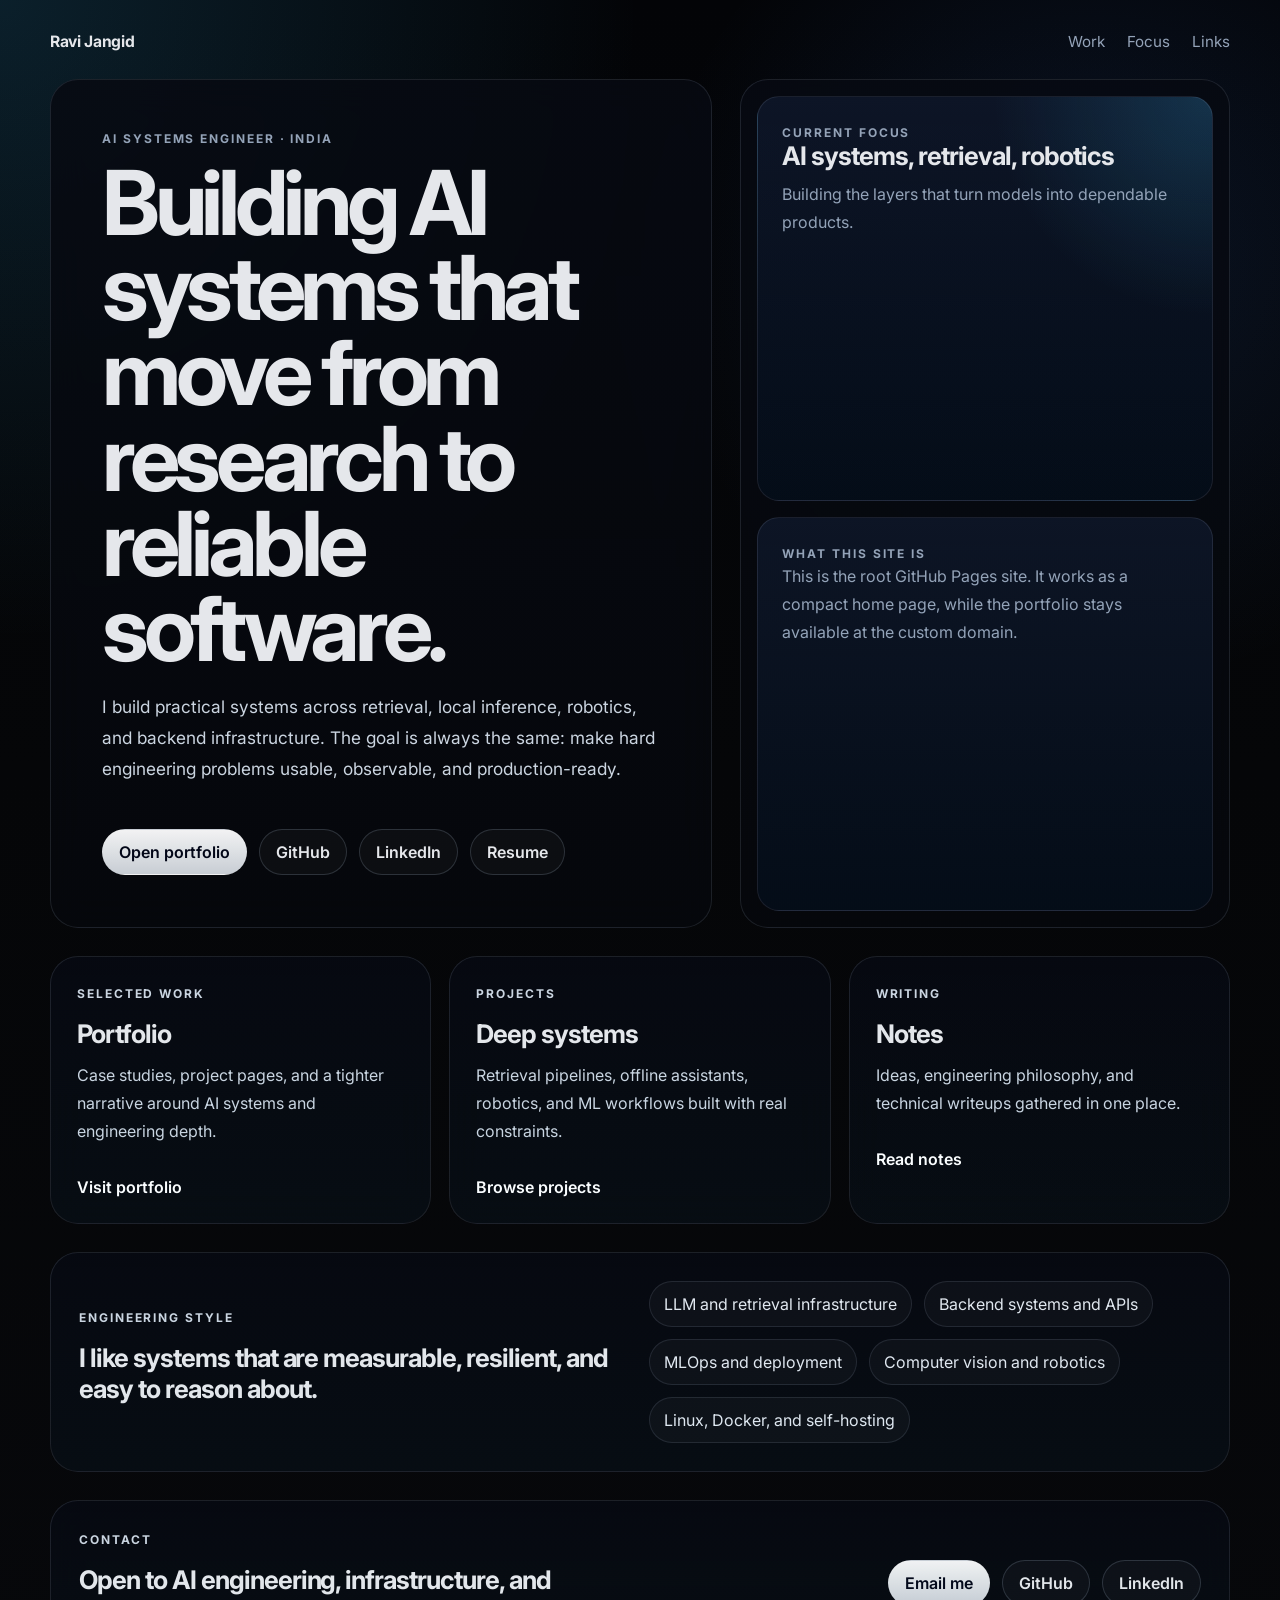
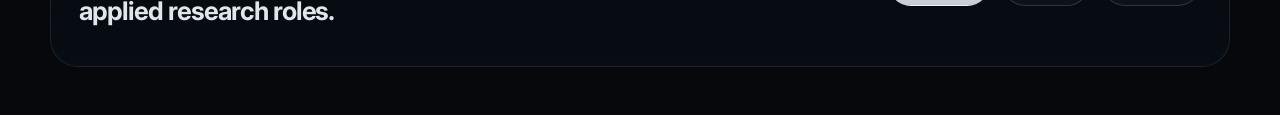
==== index.html @ 98c19681 "Create personal homepage hub" ====
<!doctype html>
<html lang="en">
  <head>
    <meta charset="utf-8" />
    <meta name="viewport" content="width=device-width, initial-scale=1" />
    <meta name="description" content="Ravi Jangid builds AI systems from infrastructure to deployment." />
    <meta name="theme-color" content="#050608" />
    <title>Ravi Jangid</title>
    <link rel="preconnect" href="https://fonts.googleapis.com" />
    <link rel="preconnect" href="https://fonts.gstatic.com" crossorigin />
    <link href="https://fonts.googleapis.com/css2?family=Inter:wght@400;500;600;700;800&display=swap" rel="stylesheet" />
    <link rel="stylesheet" href="./styles.css" />
  </head>
  <body>
    <div class="page-shell">
      <header class="topbar">
        <a class="brand" href="#home">Ravi Jangid</a>
        <nav class="nav">
          <a href="#work">Work</a>
          <a href="#focus">Focus</a>
          <a href="#links">Links</a>
        </nav>
      </header>

      <main id="home">
        <section class="hero">
          <div class="hero-copy">
            <p class="eyebrow">AI systems engineer · India</p>
            <h1>Building AI systems that move from research to reliable software.</h1>
            <p class="lead">
              I build practical systems across retrieval, local inference, robotics, and backend infrastructure.
              The goal is always the same: make hard engineering problems usable, observable, and production-ready.
            </p>
            <div class="actions">
              <a class="button primary" href="https://ravi-mk42.me">Open portfolio</a>
              <a class="button" href="https://github.com/Ravijangid820">GitHub</a>
              <a class="button" href="https://www.linkedin.com/in/ravi-jangid-mk42/">LinkedIn</a>
              <a class="button" href="https://ravi-mk42.me/Ravi_Jangid_Resume_2page_final.pdf">Resume</a>
            </div>
          </div>

          <aside class="hero-panel" aria-label="Quick summary">
            <div class="panel-card accent-card">
              <span class="panel-label">Current focus</span>
              <strong>AI systems, retrieval, robotics</strong>
              <p>Building the layers that turn models into dependable products.</p>
            </div>
            <div class="panel-card">
              <span class="panel-label">What this site is</span>
              <p>This is the root GitHub Pages site. It works as a compact home page, while the portfolio stays available at the custom domain.</p>
            </div>
          </aside>
        </section>

        <section id="work" class="section grid-3">
          <article class="card">
            <p class="panel-label">Selected work</p>
            <h2>Portfolio</h2>
            <p>Case studies, project pages, and a tighter narrative around AI systems and engineering depth.</p>
            <a href="https://ravi-mk42.me">Visit portfolio</a>
          </article>
          <article class="card">
            <p class="panel-label">Projects</p>
            <h2>Deep systems</h2>
            <p>Retrieval pipelines, offline assistants, robotics, and ML workflows built with real constraints.</p>
            <a href="https://ravi-mk42.me/projects">Browse projects</a>
          </article>
          <article class="card">
            <p class="panel-label">Writing</p>
            <h2>Notes</h2>
            <p>Ideas, engineering philosophy, and technical writeups gathered in one place.</p>
            <a href="https://ravi-mk42.me/notes">Read notes</a>
          </article>
        </section>

        <section id="focus" class="section split">
          <div>
            <p class="eyebrow">Engineering style</p>
            <h2>I like systems that are measurable, resilient, and easy to reason about.</h2>
          </div>
          <div class="stack">
            <div class="pill">LLM and retrieval infrastructure</div>
            <div class="pill">Backend systems and APIs</div>
            <div class="pill">MLOps and deployment</div>
            <div class="pill">Computer vision and robotics</div>
            <div class="pill">Linux, Docker, and self-hosting</div>
          </div>
        </section>

        <section id="links" class="section footer-cta">
          <div>
            <p class="eyebrow">Contact</p>
            <h2>Open to AI engineering, infrastructure, and applied research roles.</h2>
          </div>
          <div class="actions">
            <a class="button primary" href="mailto:jangirravi820@gmail.com">Email me</a>
            <a class="button" href="https://github.com/Ravijangid820">GitHub</a>
            <a class="button" href="https://www.linkedin.com/in/ravi-jangid-mk42/">LinkedIn</a>
          </div>
        </section>
      </main>
    </div>
  </body>
</html>
---- styles.css ----
:root {
  color-scheme: dark;
  --bg: #050608;
  --panel: rgba(15, 23, 42, 0.72);
  --panel-strong: rgba(17, 24, 39, 0.92);
  --line: rgba(148, 163, 184, 0.16);
  --text: #e5e7eb;
  --muted: #94a3b8;
  --accent: #38bdf8;
  --accent-soft: rgba(56, 189, 248, 0.14);
}

* {
  box-sizing: border-box;
}

html {
  scroll-behavior: smooth;
}

body {
  margin: 0;
  min-height: 100vh;
  font-family: Inter, system-ui, -apple-system, BlinkMacSystemFont, "Segoe UI", sans-serif;
  color: var(--text);
  background:
    radial-gradient(circle at top left, rgba(56, 189, 248, 0.15), transparent 30%),
    radial-gradient(circle at 85% 15%, rgba(59, 130, 246, 0.12), transparent 24%),
    linear-gradient(180deg, #030407 0%, #050608 45%, #07080b 100%);
}

a {
  color: inherit;
  text-decoration: none;
}

.page-shell {
  width: min(1180px, calc(100% - 40px));
  margin: 0 auto;
  padding: 24px 0 48px;
}

.topbar {
  display: flex;
  align-items: center;
  justify-content: space-between;
  padding: 8px 0 28px;
}

.brand {
  font-size: 0.98rem;
  font-weight: 700;
  letter-spacing: -0.02em;
}

.nav {
  display: flex;
  gap: 22px;
  color: var(--muted);
  font-size: 0.95rem;
}

.nav a,
.button,
.card a {
  transition: transform 160ms ease, border-color 160ms ease, background 160ms ease, color 160ms ease;
}

.nav a:hover,
.card a:hover {
  color: white;
}

.hero {
  display: grid;
  grid-template-columns: 1.15fr 0.85fr;
  gap: 28px;
  align-items: stretch;
  min-height: calc(100vh - 120px);
}

.hero-copy,
.hero-panel,
.card,
.footer-cta,
.split {
  border: 1px solid var(--line);
  background: linear-gradient(180deg, rgba(7, 10, 18, 0.88), rgba(6, 8, 12, 0.88));
  backdrop-filter: blur(18px);
  border-radius: 28px;
}

.hero-copy {
  padding: clamp(28px, 4vw, 56px);
  display: flex;
  flex-direction: column;
  justify-content: center;
}

.eyebrow,
.panel-label {
  margin: 0 0 14px;
  color: var(--muted);
  font-size: 0.75rem;
  font-weight: 700;
  letter-spacing: 0.16em;
  text-transform: uppercase;
}

h1,
h2,
p {
  margin-top: 0;
}

h1 {
  max-width: 12ch;
  font-size: clamp(3rem, 7vw, 6rem);
  line-height: 0.95;
  letter-spacing: -0.06em;
  margin-bottom: 20px;
}

.lead {
  max-width: 62ch;
  color: #cbd5e1;
  font-size: 1.08rem;
  line-height: 1.8;
}

.actions {
  display: flex;
  flex-wrap: wrap;
  gap: 12px;
  margin-top: 28px;
}

.button {
  display: inline-flex;
  align-items: center;
  justify-content: center;
  gap: 10px;
  padding: 12px 16px;
  border: 1px solid rgba(148, 163, 184, 0.24);
  border-radius: 999px;
  background: rgba(255, 255, 255, 0.03);
  color: var(--text);
  font-weight: 600;
}

.button:hover {
  transform: translateY(-1px);
  border-color: rgba(56, 189, 248, 0.45);
  background: rgba(56, 189, 248, 0.08);
}

.button.primary {
  background: linear-gradient(180deg, rgba(255, 255, 255, 0.95), rgba(226, 232, 240, 0.88));
  color: #020617;
  border-color: transparent;
}

.hero-panel {
  padding: 16px;
  display: grid;
  gap: 16px;
}

.panel-card,
.card,
.footer-cta,
.split {
  position: relative;
  overflow: hidden;
}

.panel-card::before,
.card::before,
.footer-cta::before,
.split::before {
  content: "";
  position: absolute;
  inset: 0;
  background: linear-gradient(180deg, transparent, rgba(56, 189, 248, 0.03));
  pointer-events: none;
}

.panel-card {
  padding: 24px;
  border-radius: 22px;
  background: linear-gradient(180deg, rgba(15, 23, 42, 0.86), rgba(3, 7, 18, 0.86));
  border: 1px solid rgba(148, 163, 184, 0.16);
}

.panel-card strong {
  display: block;
  font-size: 1.6rem;
  line-height: 1.15;
  letter-spacing: -0.04em;
  margin-bottom: 10px;
}

.panel-card p {
  color: var(--muted);
  line-height: 1.75;
  margin-bottom: 0;
}

.accent-card {
  background:
    radial-gradient(circle at top right, rgba(56, 189, 248, 0.18), transparent 36%),
    linear-gradient(180deg, rgba(15, 23, 42, 0.86), rgba(3, 7, 18, 0.86));
}

.section {
  margin-top: 28px;
}

.grid-3 {
  display: grid;
  grid-template-columns: repeat(3, minmax(0, 1fr));
  gap: 18px;
}

.card {
  padding: 26px;
}

.card h2,
.split h2,
.footer-cta h2 {
  font-size: 1.6rem;
  letter-spacing: -0.04em;
  margin-bottom: 12px;
}

.card p,
.split p,
.footer-cta p {
  color: #cbd5e1;
  line-height: 1.75;
}

.card a {
  display: inline-flex;
  margin-top: 16px;
  color: white;
  font-weight: 600;
}

.split,
.footer-cta {
  display: grid;
  gap: 18px;
  padding: 28px;
  grid-template-columns: 1fr 1fr;
  align-items: center;
}

.stack {
  display: flex;
  flex-wrap: wrap;
  gap: 12px;
}

.pill {
  padding: 12px 14px;
  border-radius: 999px;
  border: 1px solid rgba(148, 163, 184, 0.16);
  background: rgba(255, 255, 255, 0.03);
  color: #e2e8f0;
}

.footer-cta {
  margin-top: 28px;
}

.footer-cta .actions {
  justify-content: flex-end;
  margin-top: 0;
}

@media (max-width: 920px) {
  .hero,
  .grid-3,
  .split,
  .footer-cta {
    grid-template-columns: 1fr;
  }

  .hero {
    min-height: auto;
  }

  h1 {
    max-width: 100%;
  }

  .footer-cta .actions {
    justify-content: flex-start;
  }
}

@media (max-width: 640px) {
  .page-shell {
    width: min(100% - 24px, 1180px);
  }

  .topbar {
    flex-direction: column;
    align-items: flex-start;
    gap: 10px;
  }

  .nav {
    gap: 16px;
    flex-wrap: wrap;
  }

  .hero-copy,
  .hero-panel,
  .card,
  .split,
  .footer-cta {
    border-radius: 22px;
  }
}
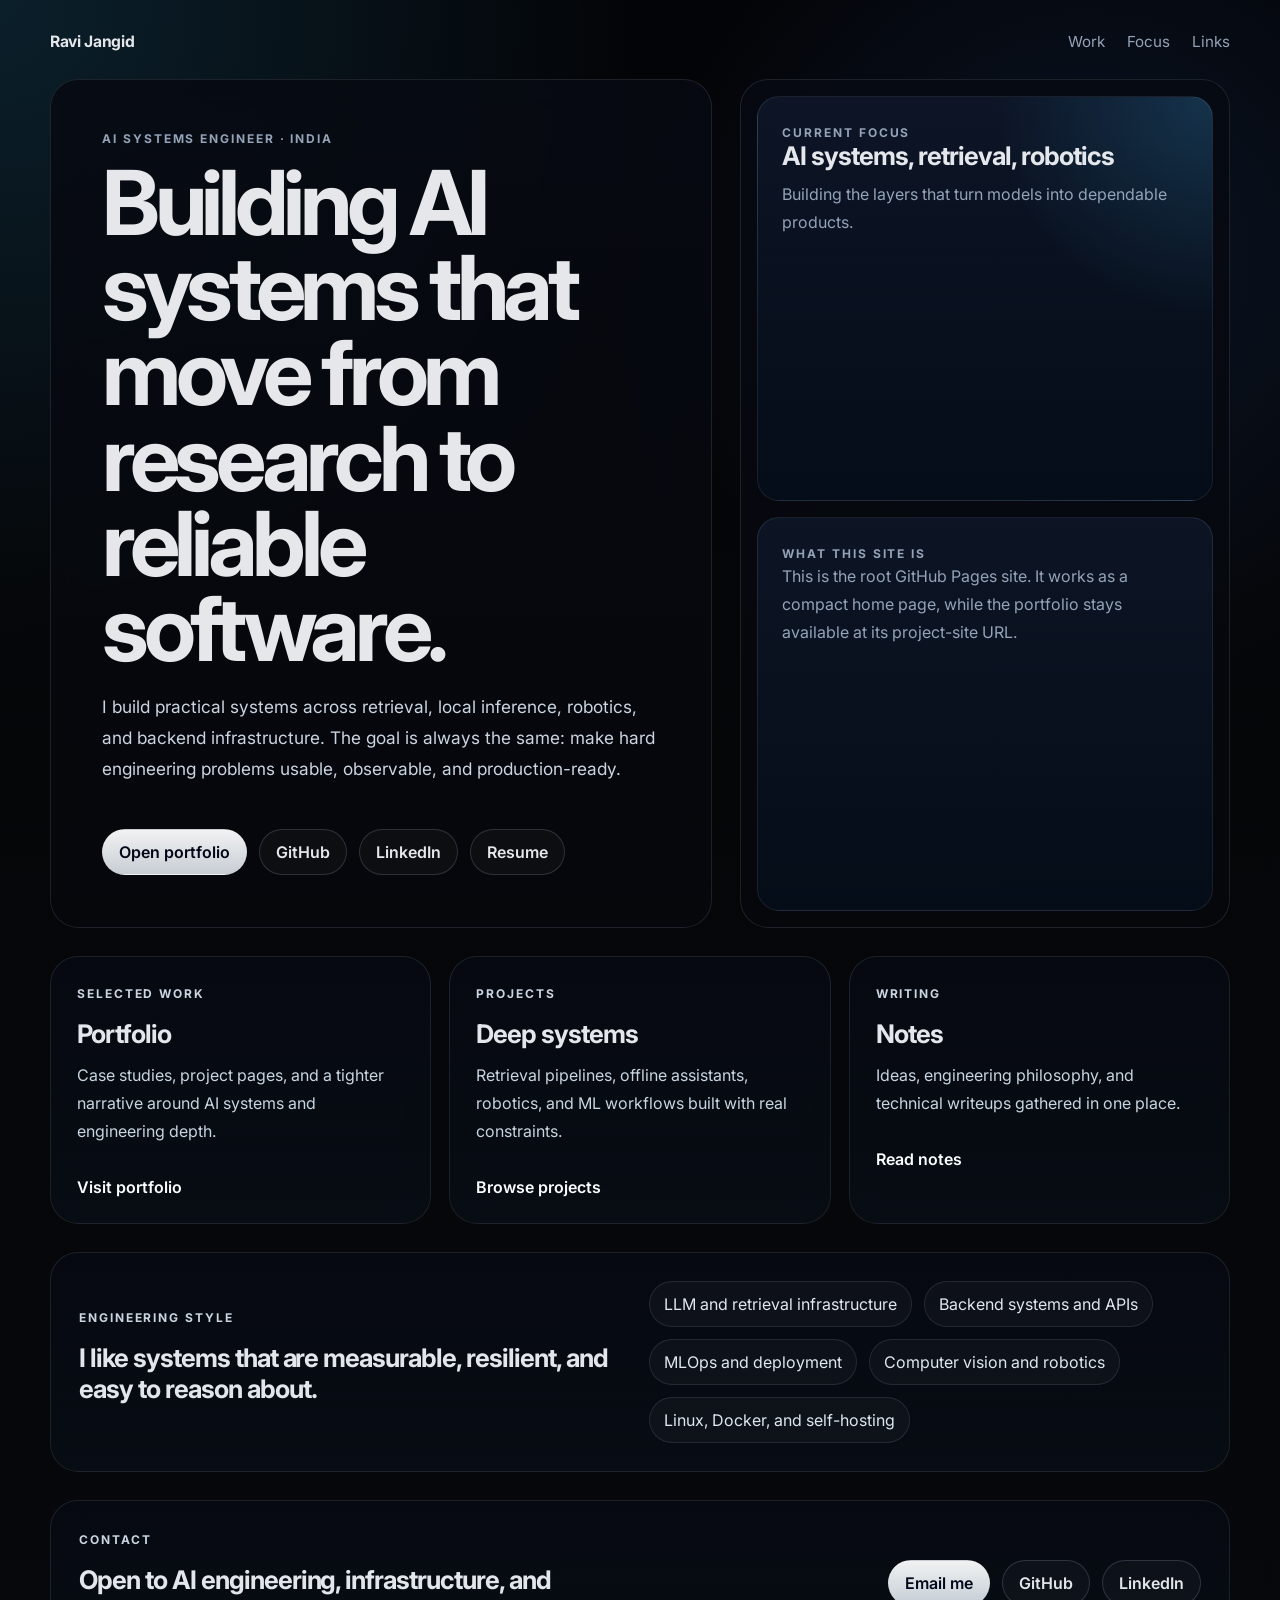
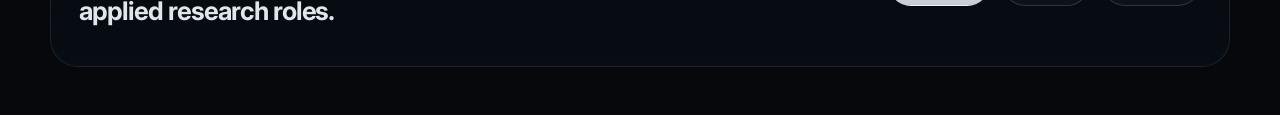
==== commit 3aa01c6c: "Point homepage hub to portfolio project site" ====
--- a/index.html
+++ b/index.html
@@ -32,10 +32,10 @@
               The goal is always the same: make hard engineering problems usable, observable, and production-ready.
             </p>
             <div class="actions">
-              <a class="button primary" href="https://ravi-mk42.me">Open portfolio</a>
+              <a class="button primary" href="https://ravijangid820.github.io/portfolio">Open portfolio</a>
               <a class="button" href="https://github.com/Ravijangid820">GitHub</a>
               <a class="button" href="https://www.linkedin.com/in/ravi-jangid-mk42/">LinkedIn</a>
-              <a class="button" href="https://ravi-mk42.me/Ravi_Jangid_Resume_2page_final.pdf">Resume</a>
+              <a class="button" href="https://ravijangid820.github.io/portfolio/Ravi_Jangid_Resume_2page_final.pdf">Resume</a>
             </div>
           </div>
 
@@ -47,7 +47,7 @@
             </div>
             <div class="panel-card">
               <span class="panel-label">What this site is</span>
-              <p>This is the root GitHub Pages site. It works as a compact home page, while the portfolio stays available at the custom domain.</p>
+              <p>This is the root GitHub Pages site. It works as a compact home page, while the portfolio stays available at its project-site URL.</p>
             </div>
           </aside>
         </section>
@@ -57,19 +57,19 @@
             <p class="panel-label">Selected work</p>
             <h2>Portfolio</h2>
             <p>Case studies, project pages, and a tighter narrative around AI systems and engineering depth.</p>
-            <a href="https://ravi-mk42.me">Visit portfolio</a>
+            <a href="https://ravijangid820.github.io/portfolio">Visit portfolio</a>
           </article>
           <article class="card">
             <p class="panel-label">Projects</p>
             <h2>Deep systems</h2>
             <p>Retrieval pipelines, offline assistants, robotics, and ML workflows built with real constraints.</p>
-            <a href="https://ravi-mk42.me/projects">Browse projects</a>
+            <a href="https://ravijangid820.github.io/portfolio/projects">Browse projects</a>
           </article>
           <article class="card">
             <p class="panel-label">Writing</p>
             <h2>Notes</h2>
             <p>Ideas, engineering philosophy, and technical writeups gathered in one place.</p>
-            <a href="https://ravi-mk42.me/notes">Read notes</a>
+            <a href="https://ravijangid820.github.io/portfolio/notes">Read notes</a>
           </article>
         </section>
 
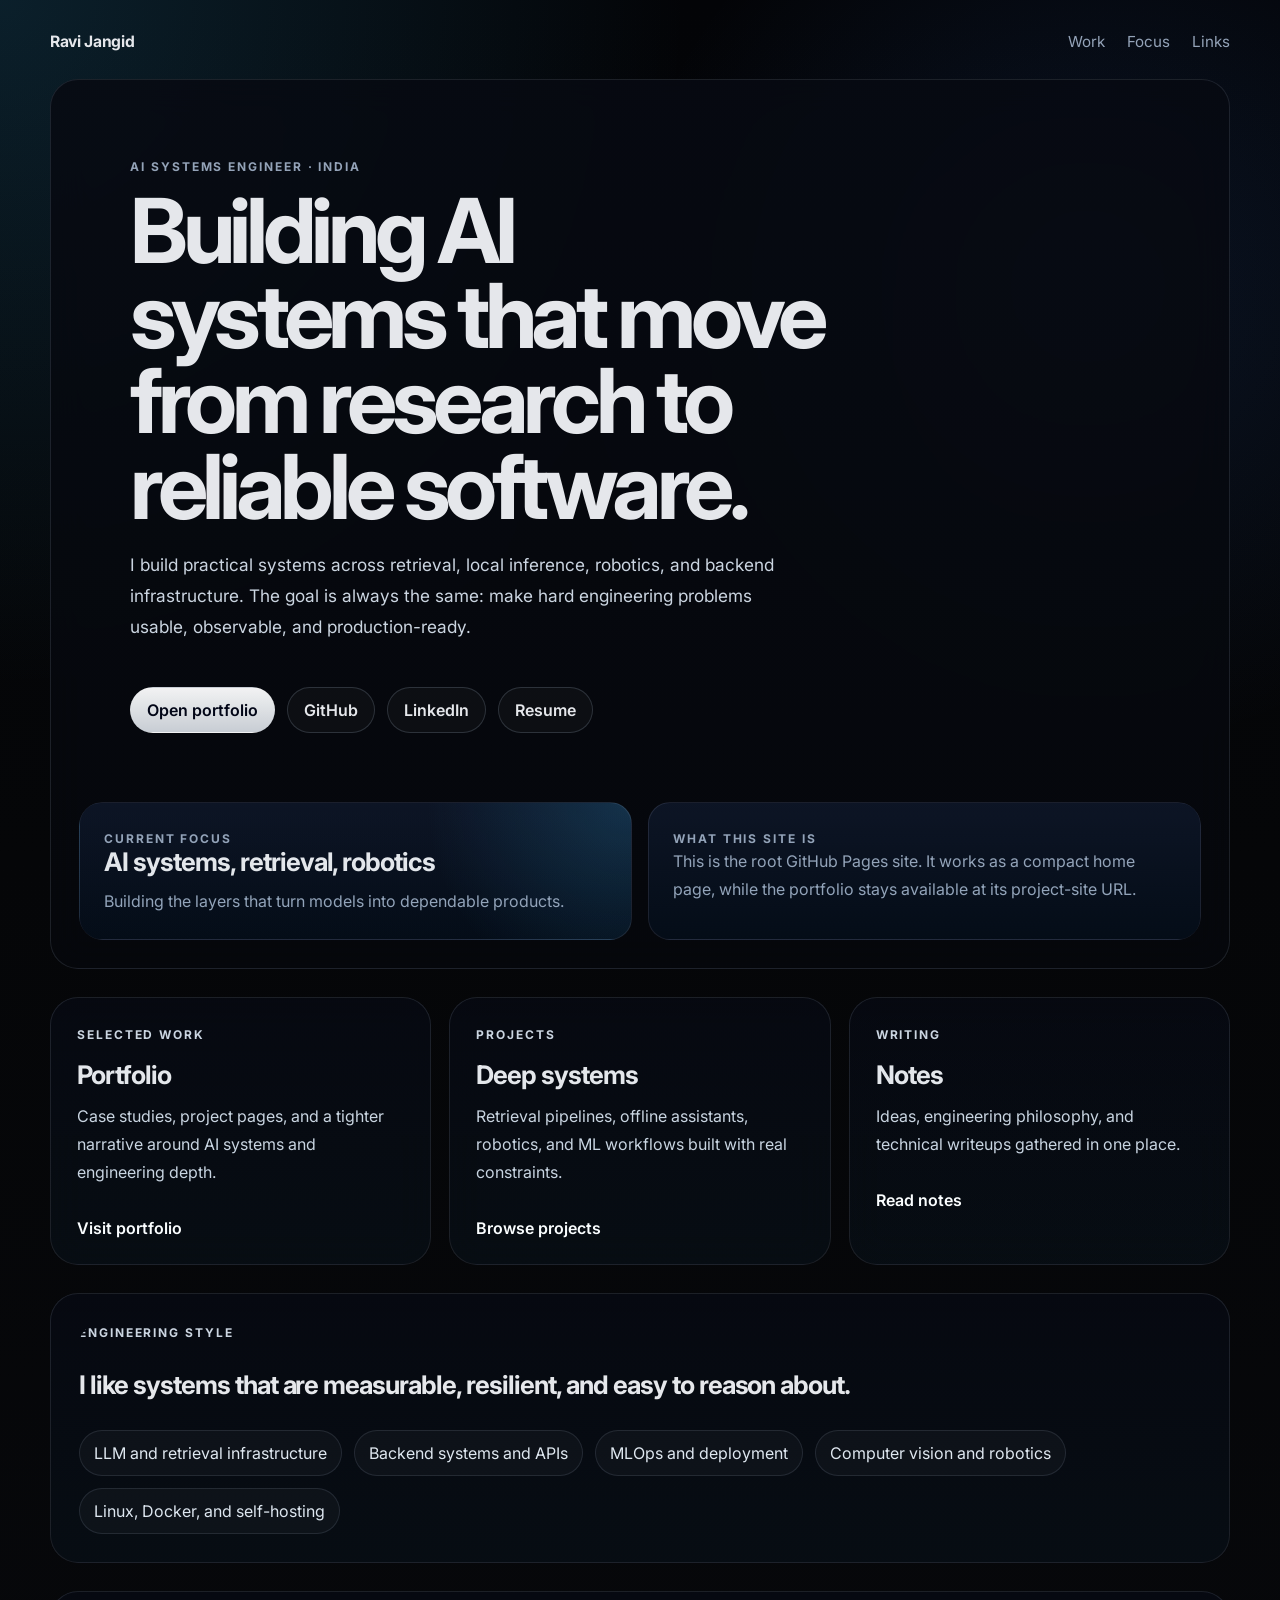
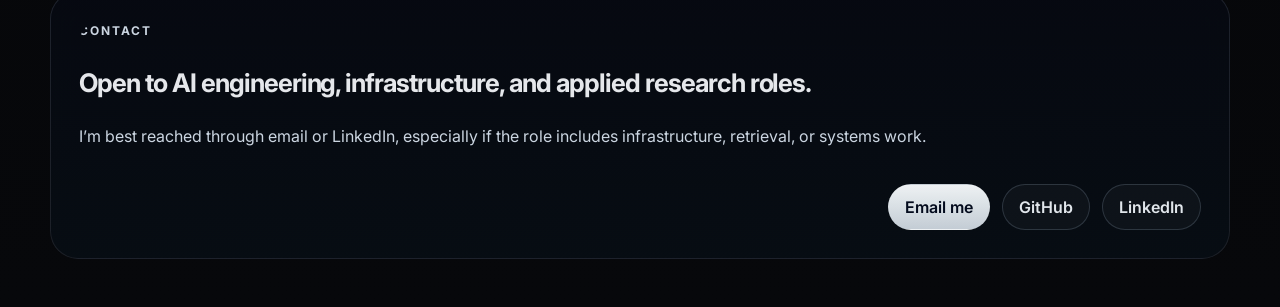
==== commit c054da65: "Refine homepage card hierarchy" ====
--- a/index.html
+++ b/index.html
@@ -23,7 +23,7 @@
       </header>
 
       <main id="home">
-        <section class="hero">
+        <section class="hero-card">
           <div class="hero-copy">
             <p class="eyebrow">AI systems engineer · India</p>
             <h1>Building AI systems that move from research to reliable software.</h1>
@@ -39,7 +39,7 @@
             </div>
           </div>
 
-          <aside class="hero-panel" aria-label="Quick summary">
+          <div class="hero-panel" aria-label="Quick summary">
             <div class="panel-card accent-card">
               <span class="panel-label">Current focus</span>
               <strong>AI systems, retrieval, robotics</strong>
@@ -49,7 +49,7 @@
               <span class="panel-label">What this site is</span>
               <p>This is the root GitHub Pages site. It works as a compact home page, while the portfolio stays available at its project-site URL.</p>
             </div>
-          </aside>
+          </div>
         </section>
 
         <section id="work" class="section grid-3">
@@ -73,8 +73,8 @@
           </article>
         </section>
 
-        <section id="focus" class="section split">
-          <div>
+        <section id="focus" class="section split vertical-card">
+          <div class="split-copy">
             <p class="eyebrow">Engineering style</p>
             <h2>I like systems that are measurable, resilient, and easy to reason about.</h2>
           </div>
@@ -87,10 +87,11 @@
           </div>
         </section>
 
-        <section id="links" class="section footer-cta">
-          <div>
+        <section id="links" class="section footer-cta vertical-card">
+          <div class="split-copy">
             <p class="eyebrow">Contact</p>
             <h2>Open to AI engineering, infrastructure, and applied research roles.</h2>
+            <p>I’m best reached through email or LinkedIn, especially if the role includes infrastructure, retrieval, or systems work.</p>
           </div>
           <div class="actions">
             <a class="button primary" href="mailto:jangirravi820@gmail.com">Email me</a>
--- a/styles.css
+++ b/styles.css
@@ -71,16 +71,7 @@
   color: white;
 }
 
-.hero {
-  display: grid;
-  grid-template-columns: 1.15fr 0.85fr;
-  gap: 28px;
-  align-items: stretch;
-  min-height: calc(100vh - 120px);
-}
-
-.hero-copy,
-.hero-panel,
+.hero-card,
 .card,
 .footer-cta,
 .split {
@@ -90,8 +81,24 @@
   border-radius: 28px;
 }
 
+.hero-card {
+  display: grid;
+  gap: 18px;
+  padding: clamp(20px, 3vw, 28px);
+  min-height: calc(100vh - 120px);
+}
+
+.hero-copy,
+.hero-panel,
+.split-copy {
+  position: relative;
+  overflow: hidden;
+  border-radius: 24px;
+}
+
 .hero-copy {
-  padding: clamp(28px, 4vw, 56px);
+  padding: clamp(28px, 4vw, 52px);
+  min-height: 0;
   display: flex;
   flex-direction: column;
   justify-content: center;
@@ -161,8 +168,8 @@
 }
 
 .hero-panel {
-  padding: 16px;
-  display: grid;
+  display: grid;
+  grid-template-columns: repeat(2, minmax(0, 1fr));
   gap: 16px;
 }
 
@@ -253,8 +260,13 @@
   display: grid;
   gap: 18px;
   padding: 28px;
-  grid-template-columns: 1fr 1fr;
-  align-items: center;
+  grid-template-columns: 1fr;
+  align-items: start;
+}
+
+.split-copy {
+  display: grid;
+  gap: 12px;
 }
 
 .stack {
@@ -275,21 +287,28 @@
   margin-top: 28px;
 }
 
+.vertical-card .actions {
+  justify-content: flex-start;
+}
+
 .footer-cta .actions {
   justify-content: flex-end;
   margin-top: 0;
 }
 
 @media (max-width: 920px) {
-  .hero,
   .grid-3,
   .split,
   .footer-cta {
     grid-template-columns: 1fr;
   }
 
-  .hero {
+  .hero-card {
     min-height: auto;
+  }
+
+  .hero-panel {
+    grid-template-columns: 1fr;
   }
 
   h1 {
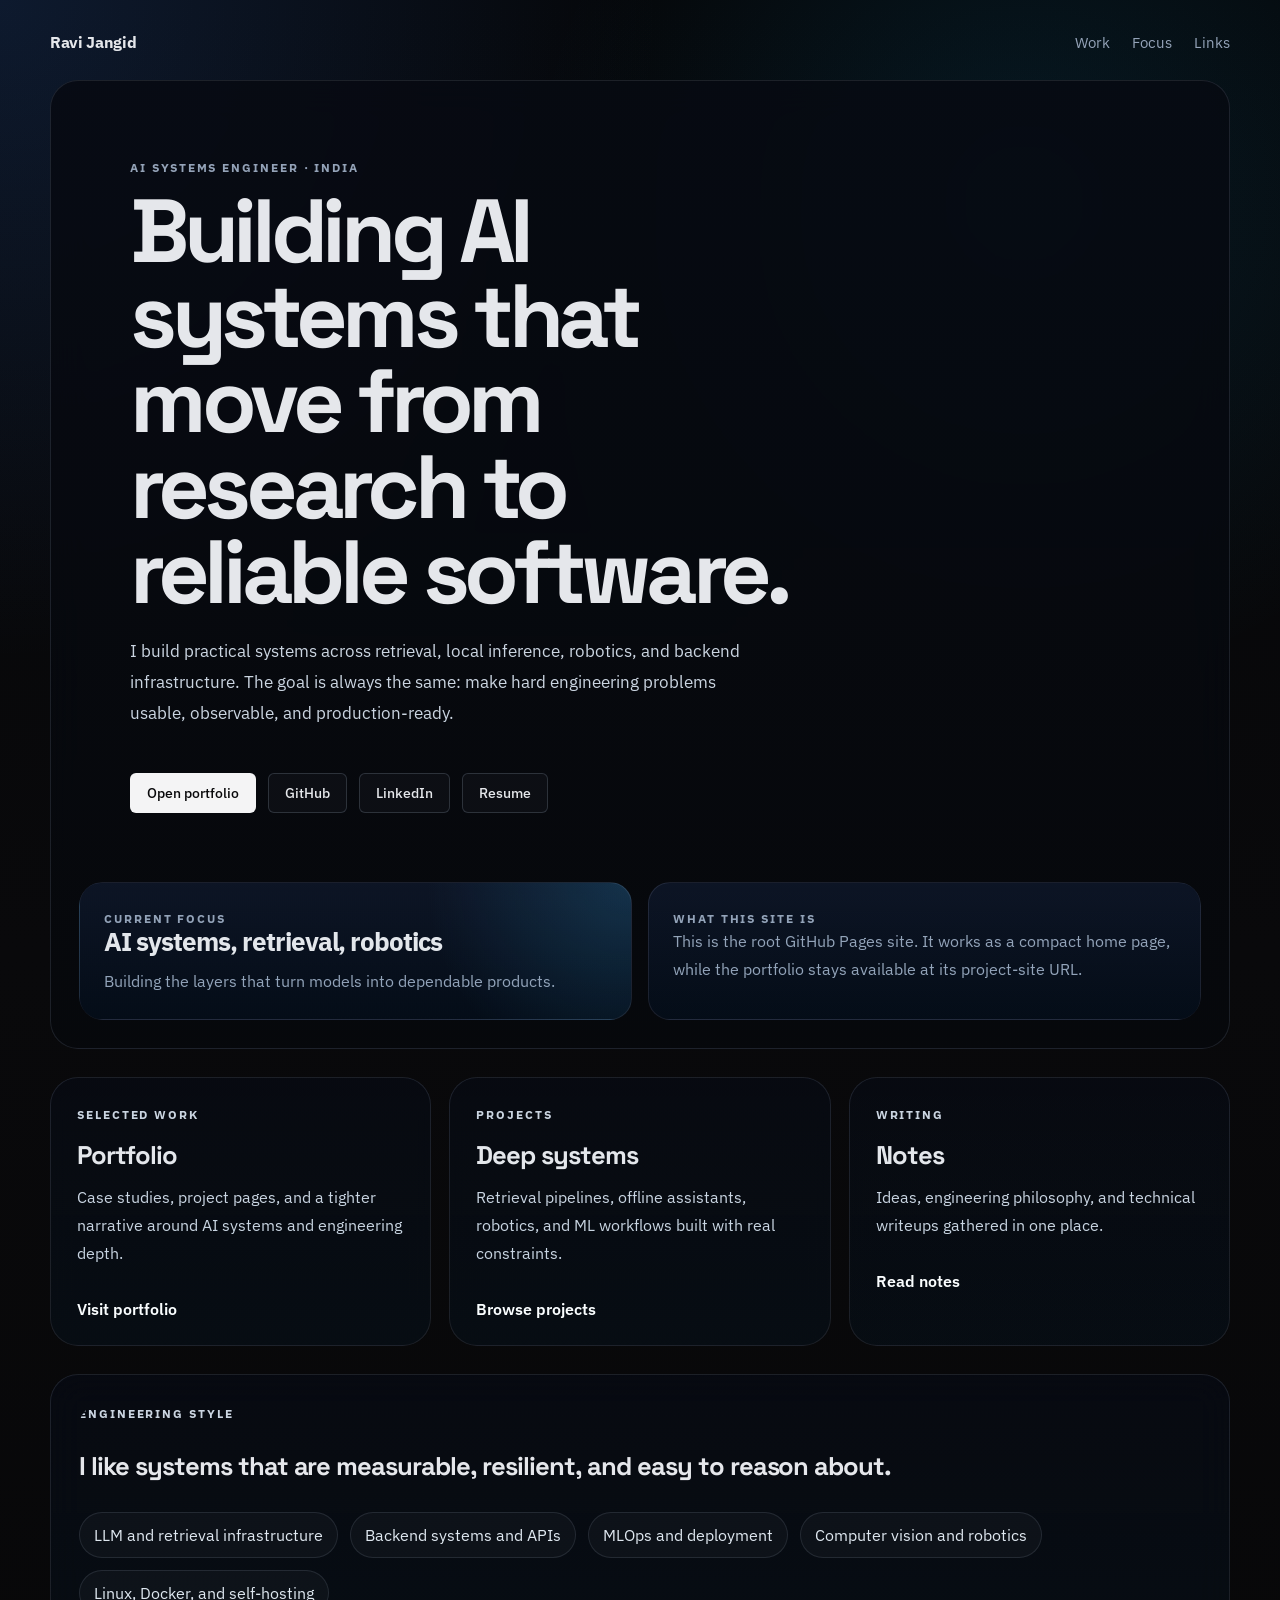
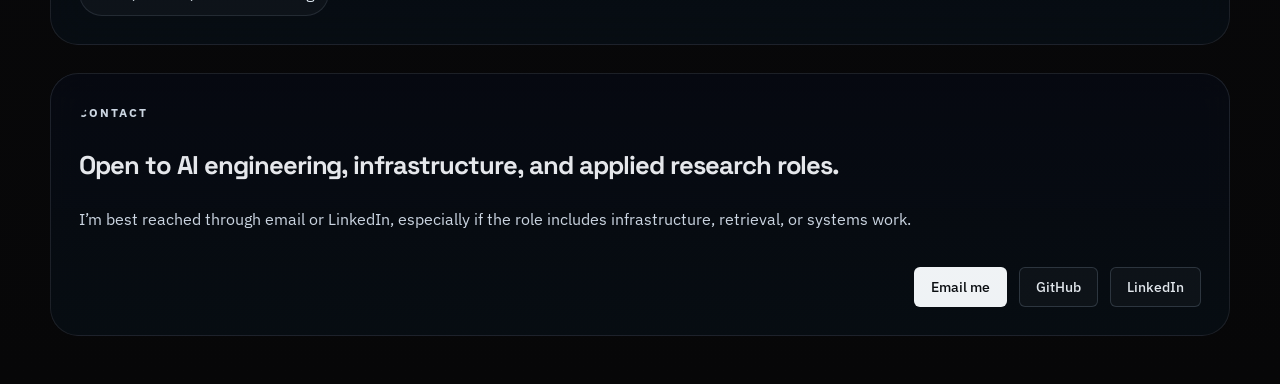
==== commit 0842b7aa: "Synchronize aesthetic with main portfolio: updated fonts, gradients, glassmorphism, buttons, and fav" ====
--- a/index.html
+++ b/index.html
@@ -6,9 +6,10 @@
     <meta name="description" content="Ravi Jangid builds AI systems from infrastructure to deployment." />
     <meta name="theme-color" content="#050608" />
     <title>Ravi Jangid</title>
+    <link rel="icon" type="image/png" href="./icon.png" />
     <link rel="preconnect" href="https://fonts.googleapis.com" />
     <link rel="preconnect" href="https://fonts.gstatic.com" crossorigin />
-    <link href="https://fonts.googleapis.com/css2?family=Inter:wght@400;500;600;700;800&display=swap" rel="stylesheet" />
+    <link href="https://fonts.googleapis.com/css2?family=IBM+Plex+Sans:wght@400;500;600;700&family=Space+Grotesk:wght@500;600;700&display=swap" rel="stylesheet" />
     <link rel="stylesheet" href="./styles.css" />
   </head>
   <body>
--- a/styles.css
+++ b/styles.css
@@ -21,12 +21,12 @@
 body {
   margin: 0;
   min-height: 100vh;
-  font-family: Inter, system-ui, -apple-system, BlinkMacSystemFont, "Segoe UI", sans-serif;
+  font-family: "IBM Plex Sans", system-ui, -apple-system, BlinkMacSystemFont, "Segoe UI", sans-serif;
   color: var(--text);
   background:
-    radial-gradient(circle at top left, rgba(56, 189, 248, 0.15), transparent 30%),
-    radial-gradient(circle at 85% 15%, rgba(59, 130, 246, 0.12), transparent 24%),
-    linear-gradient(180deg, #030407 0%, #050608 45%, #07080b 100%);
+		radial-gradient(circle at top left, rgba(59, 130, 246, 0.16), transparent 28%),
+		radial-gradient(circle at 80% 10%, rgba(14, 165, 233, 0.12), transparent 24%),
+		linear-gradient(180deg, #050608 0%, #09090b 48%, #070708 100%);
 }
 
 a {
@@ -120,6 +120,10 @@
   margin-top: 0;
 }
 
+h1, h2 {
+  font-family: "Space Grotesk", sans-serif;
+}
+
 h1 {
   max-width: 12ch;
   font-size: clamp(3rem, 7vw, 6rem);
@@ -146,25 +150,31 @@
   display: inline-flex;
   align-items: center;
   justify-content: center;
-  gap: 10px;
-  padding: 12px 16px;
+  gap: 8px;
+  padding: 10px 16px;
   border: 1px solid rgba(148, 163, 184, 0.24);
-  border-radius: 999px;
+  border-radius: 0.375rem;
   background: rgba(255, 255, 255, 0.03);
   color: var(--text);
-  font-weight: 600;
+  font-weight: 500;
+  font-size: 0.875rem;
 }
 
 .button:hover {
   transform: translateY(-1px);
-  border-color: rgba(56, 189, 248, 0.45);
-  background: rgba(56, 189, 248, 0.08);
+  border-color: rgba(161, 161, 170, 0.45);
+  background: rgba(39, 39, 42, 0.8);
 }
 
 .button.primary {
-  background: linear-gradient(180deg, rgba(255, 255, 255, 0.95), rgba(226, 232, 240, 0.88));
-  color: #020617;
+  background: #f4f4f5;
+  color: #09090b;
   border-color: transparent;
+}
+
+.button.primary:hover {
+  background: #ffffff;
+  color: #09090b;
 }
 
 .hero-panel {
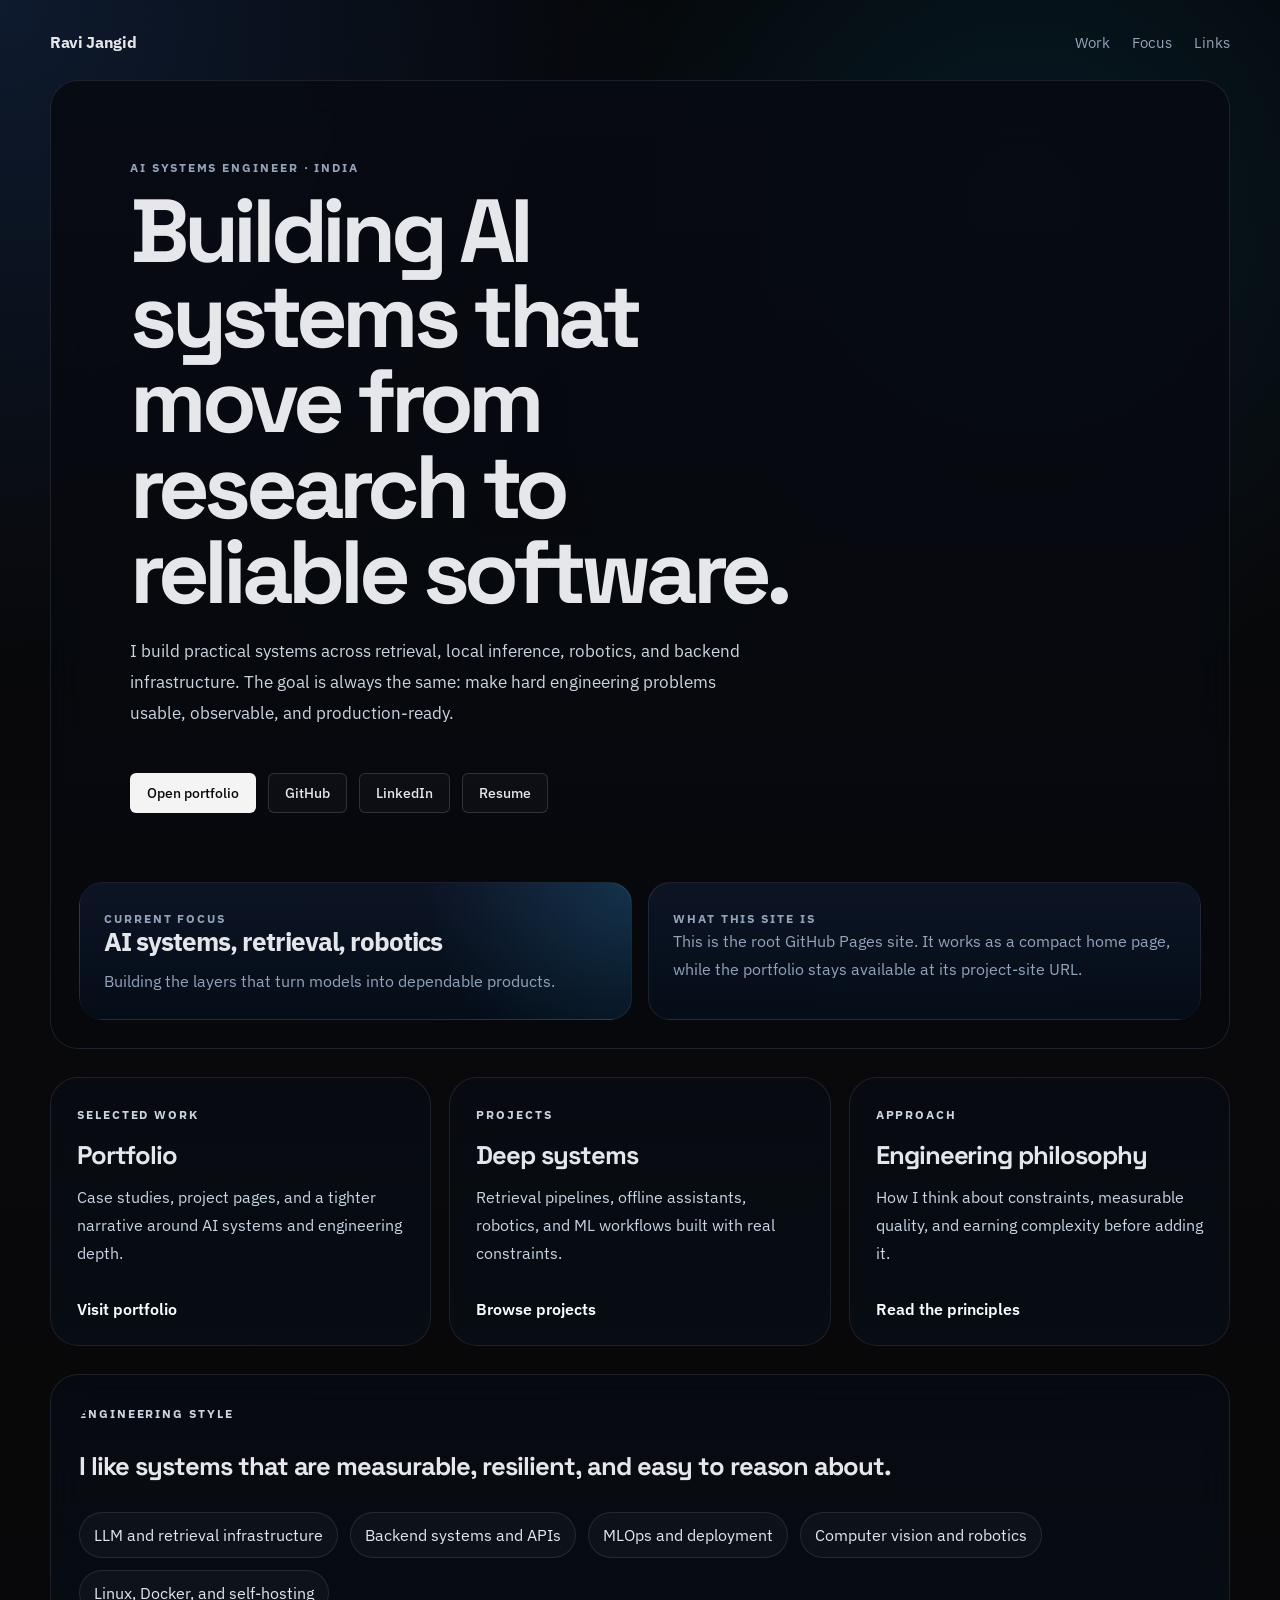
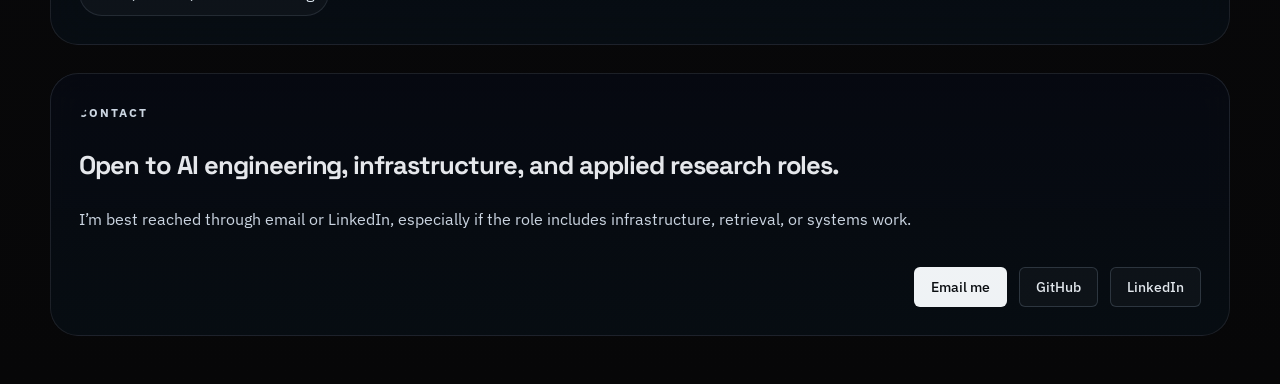
==== commit 57ebf69e: "Point links at the custom domain and add a social preview Links used the ravijangid820.github.io hos" ====
--- a/index.html
+++ b/index.html
@@ -5,8 +5,24 @@
     <meta name="viewport" content="width=device-width, initial-scale=1" />
     <meta name="description" content="Ravi Jangid builds AI systems from infrastructure to deployment." />
     <meta name="theme-color" content="#050608" />
-    <title>Ravi Jangid</title>
-    <link rel="icon" type="image/png" href="./icon.png" />
+    <title>Ravi Jangid — AI Systems Engineer</title>
+    <link rel="canonical" href="https://ravi-mk42.me/" />
+
+    <meta property="og:type" content="website" />
+    <meta property="og:site_name" content="Ravi Jangid" />
+    <meta property="og:url" content="https://ravi-mk42.me/" />
+    <meta property="og:title" content="Ravi Jangid — AI Systems Engineer" />
+    <meta property="og:description" content="Ravi Jangid builds AI systems from infrastructure to deployment." />
+    <meta property="og:image" content="https://ravi-mk42.me/og.png" />
+    <meta property="og:image:width" content="1200" />
+    <meta property="og:image:height" content="630" />
+    <meta name="twitter:card" content="summary_large_image" />
+    <meta name="twitter:title" content="Ravi Jangid — AI Systems Engineer" />
+    <meta name="twitter:description" content="Ravi Jangid builds AI systems from infrastructure to deployment." />
+    <meta name="twitter:image" content="https://ravi-mk42.me/og.png" />
+
+    <link rel="icon" type="image/png" href="/icon.png" />
+    <link rel="apple-touch-icon" href="/apple-touch-icon.png" />
     <link rel="preconnect" href="https://fonts.googleapis.com" />
     <link rel="preconnect" href="https://fonts.gstatic.com" crossorigin />
     <link href="https://fonts.googleapis.com/css2?family=IBM+Plex+Sans:wght@400;500;600;700&family=Space+Grotesk:wght@500;600;700&display=swap" rel="stylesheet" />
@@ -33,10 +49,10 @@
               The goal is always the same: make hard engineering problems usable, observable, and production-ready.
             </p>
             <div class="actions">
-              <a class="button primary" href="https://ravijangid820.github.io/portfolio">Open portfolio</a>
+              <a class="button primary" href="/portfolio">Open portfolio</a>
               <a class="button" href="https://github.com/Ravijangid820">GitHub</a>
               <a class="button" href="https://www.linkedin.com/in/ravi-jangid-mk42/">LinkedIn</a>
-              <a class="button" href="https://ravijangid820.github.io/portfolio/Ravi_Jangid_Resume_2page_final.pdf">Resume</a>
+              <a class="button" href="/portfolio/Ravi_Jangid_Resume_2page_final.pdf">Resume</a>
             </div>
           </div>
 
@@ -58,19 +74,19 @@
             <p class="panel-label">Selected work</p>
             <h2>Portfolio</h2>
             <p>Case studies, project pages, and a tighter narrative around AI systems and engineering depth.</p>
-            <a href="https://ravijangid820.github.io/portfolio">Visit portfolio</a>
+            <a href="/portfolio">Visit portfolio</a>
           </article>
           <article class="card">
             <p class="panel-label">Projects</p>
             <h2>Deep systems</h2>
             <p>Retrieval pipelines, offline assistants, robotics, and ML workflows built with real constraints.</p>
-            <a href="https://ravijangid820.github.io/portfolio/projects">Browse projects</a>
+            <a href="/portfolio/projects">Browse projects</a>
           </article>
           <article class="card">
-            <p class="panel-label">Writing</p>
-            <h2>Notes</h2>
-            <p>Ideas, engineering philosophy, and technical writeups gathered in one place.</p>
-            <a href="https://ravijangid820.github.io/portfolio/notes">Read notes</a>
+            <p class="panel-label">Approach</p>
+            <h2>Engineering philosophy</h2>
+            <p>How I think about constraints, measurable quality, and earning complexity before adding it.</p>
+            <a href="/portfolio/philosophy">Read the principles</a>
           </article>
         </section>
 
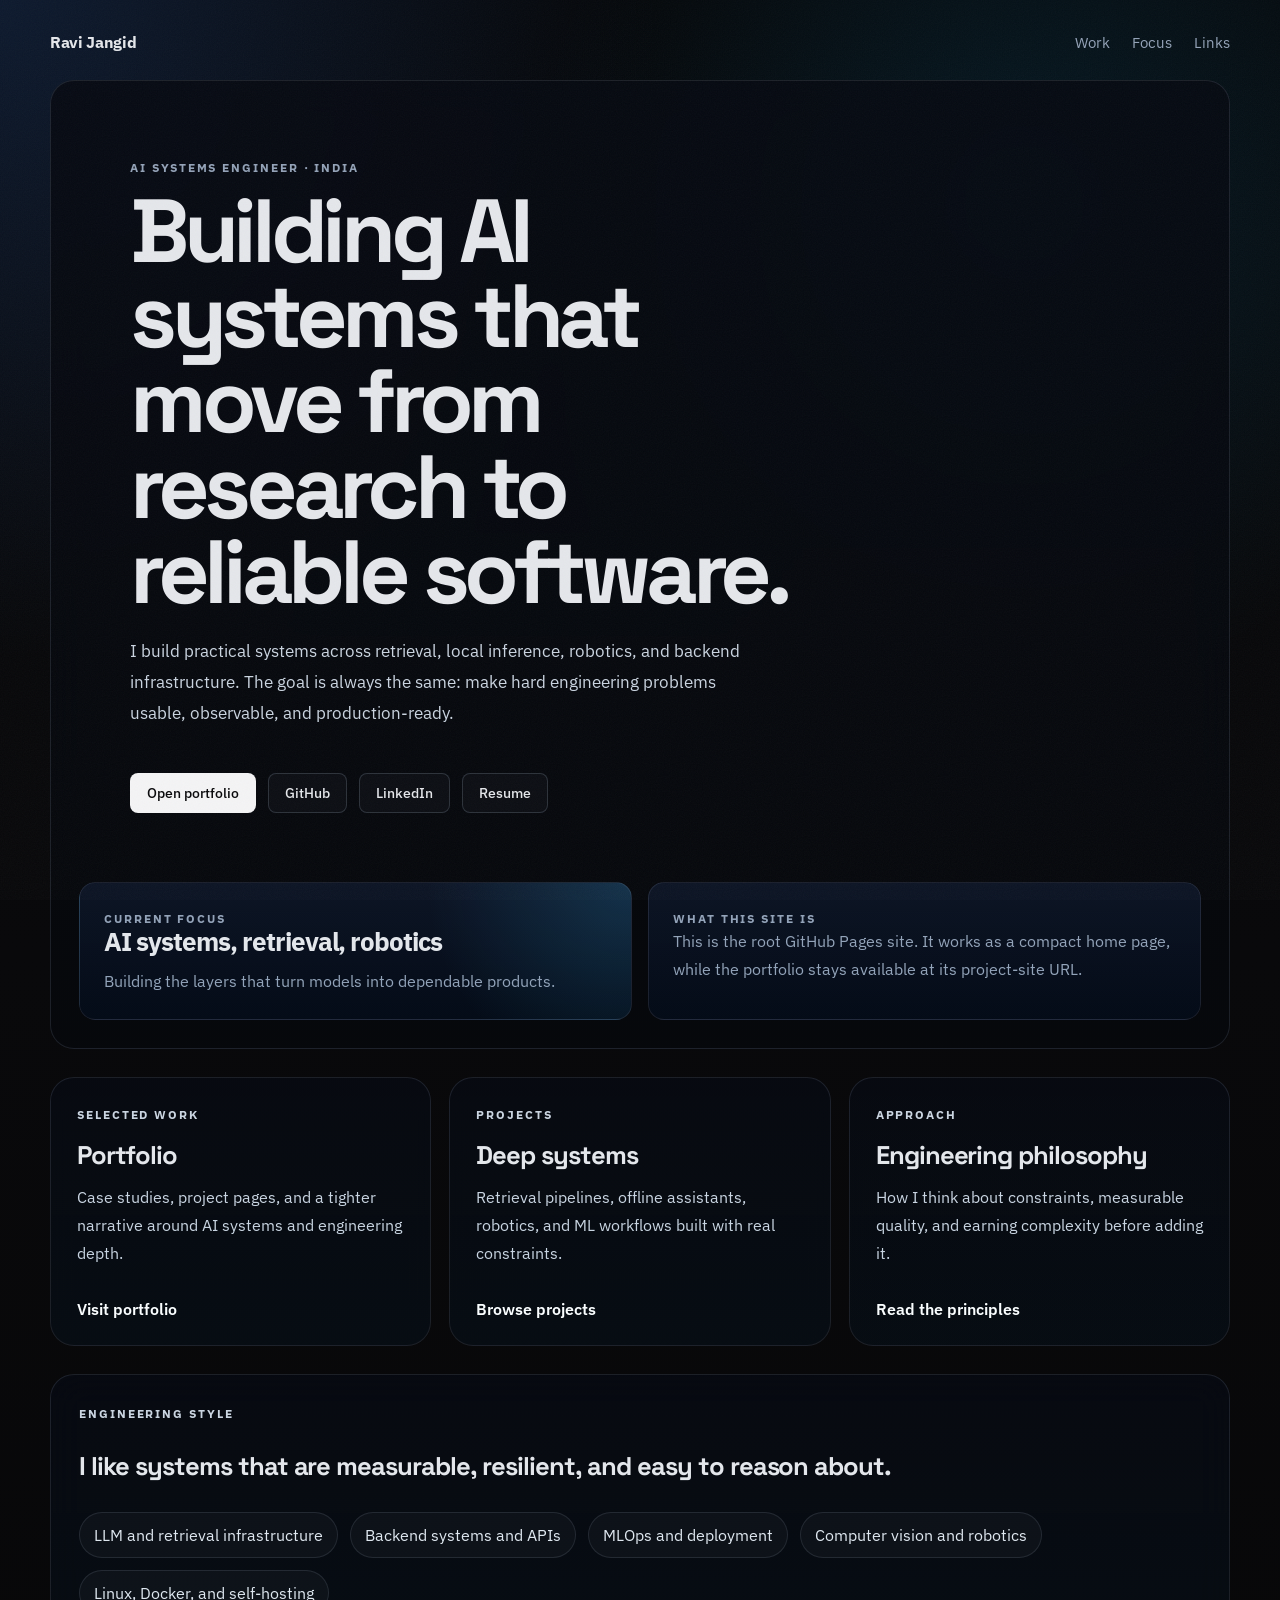
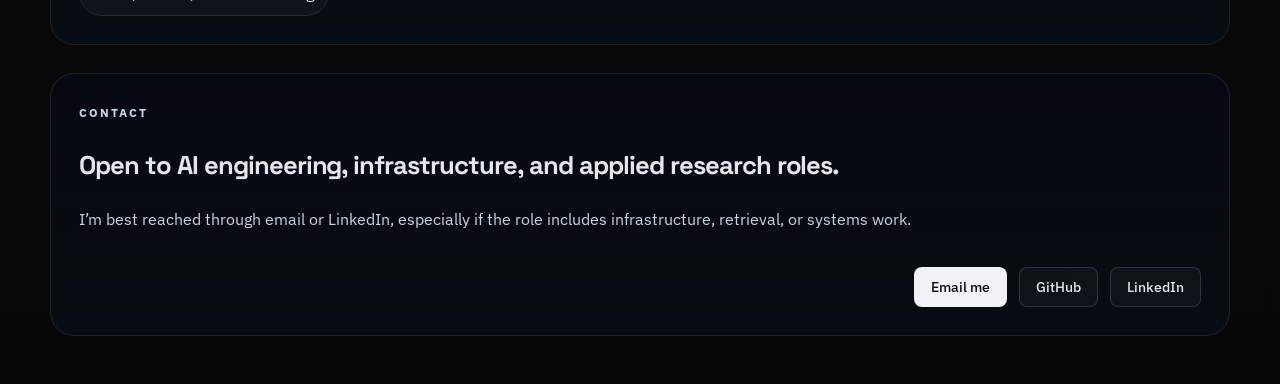
==== commit cc812b1c: "Self-host fonts, add entrance motion, and apply the radius scale Three changes, all aimed at how the" ====
--- a/index.html
+++ b/index.html
@@ -23,10 +23,19 @@
 
     <link rel="icon" type="image/png" href="/icon.png" />
     <link rel="apple-touch-icon" href="/apple-touch-icon.png" />
-    <link rel="preconnect" href="https://fonts.googleapis.com" />
-    <link rel="preconnect" href="https://fonts.gstatic.com" crossorigin />
-    <link href="https://fonts.googleapis.com/css2?family=IBM+Plex+Sans:wght@400;500;600;700&family=Space+Grotesk:wght@500;600;700&display=swap" rel="stylesheet" />
+
+    <!-- Fonts are self-hosted, so first paint never waits on a third-party
+         stylesheet. Only the two faces needed above the fold are preloaded. -->
+    <link rel="preload" href="./fonts/ibm-plex-sans-var.woff2" as="font" type="font/woff2" crossorigin />
+    <link rel="preload" href="./fonts/space-grotesk-var.woff2" as="font" type="font/woff2" crossorigin />
+    <link rel="stylesheet" href="./fonts.css" />
     <link rel="stylesheet" href="./styles.css" />
+
+    <!-- Set before first paint so the reveal styles never hide content
+         from users (or crawlers) without JavaScript. -->
+    <script>
+      document.documentElement.classList.add("js");
+    </script>
   </head>
   <body>
     <div class="page-shell">
@@ -69,7 +78,7 @@
           </div>
         </section>
 
-        <section id="work" class="section grid-3">
+        <section id="work" class="section grid-3 reveal">
           <article class="card">
             <p class="panel-label">Selected work</p>
             <h2>Portfolio</h2>
@@ -90,7 +99,7 @@
           </article>
         </section>
 
-        <section id="focus" class="section split vertical-card">
+        <section id="focus" class="section split vertical-card reveal">
           <div class="split-copy">
             <p class="eyebrow">Engineering style</p>
             <h2>I like systems that are measurable, resilient, and easy to reason about.</h2>
@@ -104,7 +113,7 @@
           </div>
         </section>
 
-        <section id="links" class="section footer-cta vertical-card">
+        <section id="links" class="section footer-cta vertical-card reveal">
           <div class="split-copy">
             <p class="eyebrow">Contact</p>
             <h2>Open to AI engineering, infrastructure, and applied research roles.</h2>
@@ -118,5 +127,38 @@
         </section>
       </main>
     </div>
+
+    <script>
+      (function () {
+        var targets = document.querySelectorAll(".reveal");
+
+        // No observer support, or the user asked for reduced motion: show
+        // everything immediately rather than leaving it stuck at opacity 0.
+        if (
+          !("IntersectionObserver" in window) ||
+          window.matchMedia("(prefers-reduced-motion: reduce)").matches
+        ) {
+          targets.forEach(function (el) {
+            el.classList.add("is-visible");
+          });
+          return;
+        }
+
+        var observer = new IntersectionObserver(
+          function (entries) {
+            entries.forEach(function (entry) {
+              if (!entry.isIntersecting) return;
+              entry.target.classList.add("is-visible");
+              observer.unobserve(entry.target);
+            });
+          },
+          { rootMargin: "0px 0px -12% 0px", threshold: 0.15 }
+        );
+
+        targets.forEach(function (el) {
+          observer.observe(el);
+        });
+      })();
+    </script>
   </body>
 </html>
--- a/fonts.css
+++ b/fonts.css
@@ -0,0 +1,21 @@
+/* Self-hosted so first paint never waits on fonts.googleapis.com.
+   Latin subset, variable weight axis - one file covers every weight used. */
+
+@font-face {
+  font-family: 'IBM Plex Sans';
+  font-style: normal;
+  font-weight: 400 700;
+  font-stretch: 100%;
+  font-display: swap;
+  src: url(./fonts/ibm-plex-sans-var.woff2) format('woff2');
+  unicode-range: U+0000-00FF, U+0131, U+0152-0153, U+02BB-02BC, U+02C6, U+02DA, U+02DC, U+0304, U+0308, U+0329, U+2000-206F, U+20AC, U+2122, U+2191, U+2193, U+2212, U+2215, U+FEFF, U+FFFD;
+}
+
+@font-face {
+  font-family: 'Space Grotesk';
+  font-style: normal;
+  font-weight: 400 700;
+  font-display: swap;
+  src: url(./fonts/space-grotesk-var.woff2) format('woff2');
+  unicode-range: U+0000-00FF, U+0131, U+0152-0153, U+02BB-02BC, U+02C6, U+02DA, U+02DC, U+0304, U+0308, U+0329, U+2000-206F, U+20AC, U+2122, U+2191, U+2193, U+2212, U+2215, U+FEFF, U+FFFD;
+}
--- a/styles.css
+++ b/styles.css
@@ -8,6 +8,13 @@
   --muted: #94a3b8;
   --accent: #38bdf8;
   --accent-soft: rgba(56, 189, 248, 0.14);
+
+  /* Radius scale. Three steps plus full — any value outside these reads as
+     unplanned rather than hierarchical. Nested surfaces step down one level:
+     card contains panel, panel contains control. */
+  --r-control: 8px;
+  --r-panel: 16px;
+  --r-card: 24px;
 }
 
 * {
@@ -29,6 +36,19 @@
 		linear-gradient(180deg, #050608 0%, #09090b 48%, #070708 100%);
 }
 
+/* Large radial gradients over near-black band visibly on 8-bit displays.
+   A few percent of noise breaks up the steps and adds a little tactility.
+   Sits above everything but is imperceptible over text at this opacity. */
+body::after {
+  content: "";
+  position: fixed;
+  inset: 0;
+  z-index: 9999;
+  pointer-events: none;
+  opacity: 0.038;
+  background-image: url("data:image/svg+xml,%3Csvg xmlns='http://www.w3.org/2000/svg' width='140' height='140'%3E%3Cfilter id='n'%3E%3CfeTurbulence type='fractalNoise' baseFrequency='0.85' numOctaves='4' stitchTiles='stitch'/%3E%3C/filter%3E%3Crect width='140' height='140' filter='url(%23n)'/%3E%3C/svg%3E");
+}
+
 a {
   color: inherit;
   text-decoration: none;
@@ -78,7 +98,7 @@
   border: 1px solid var(--line);
   background: linear-gradient(180deg, rgba(7, 10, 18, 0.88), rgba(6, 8, 12, 0.88));
   backdrop-filter: blur(18px);
-  border-radius: 28px;
+  border-radius: var(--r-card);
 }
 
 .hero-card {
@@ -88,12 +108,14 @@
   min-height: calc(100vh - 120px);
 }
 
+/* Only the surfaces that actually paint a background need clipping. `.split-copy`
+   is a bare text block with no padding, so a radius here clips the first
+   character of the eyebrow against the corner curve. */
 .hero-copy,
-.hero-panel,
-.split-copy {
+.hero-panel {
   position: relative;
   overflow: hidden;
-  border-radius: 24px;
+  border-radius: var(--r-panel);
 }
 
 .hero-copy {
@@ -153,7 +175,7 @@
   gap: 8px;
   padding: 10px 16px;
   border: 1px solid rgba(148, 163, 184, 0.24);
-  border-radius: 0.375rem;
+  border-radius: var(--r-control);
   background: rgba(255, 255, 255, 0.03);
   color: var(--text);
   font-weight: 500;
@@ -204,7 +226,7 @@
 
 .panel-card {
   padding: 24px;
-  border-radius: 22px;
+  border-radius: var(--r-panel);
   background: linear-gradient(180deg, rgba(15, 23, 42, 0.86), rgba(3, 7, 18, 0.86));
   border: 1px solid rgba(148, 163, 184, 0.16);
 }
@@ -345,12 +367,72 @@
     gap: 16px;
     flex-wrap: wrap;
   }
-
-  .hero-copy,
-  .hero-panel,
-  .card,
-  .split,
-  .footer-cta {
-    border-radius: 22px;
-  }
-}
+}
+
+/* ---------- entrance motion ----------------------------------------------
+   The hero is above the fold, so it animates on load with a short stagger.
+   Everything below waits for .is-visible, set by the observer in index.html.
+   The `.js` guard means content stays visible if the script never runs. */
+
+@keyframes rise {
+  from {
+    opacity: 0;
+    transform: translateY(14px);
+  }
+  to {
+    opacity: 1;
+    transform: none;
+  }
+}
+
+.js .hero-copy > *,
+.js .hero-panel > * {
+  animation: rise 620ms cubic-bezier(0.2, 0.8, 0.2, 1) both;
+}
+
+.js .hero-copy > *:nth-child(1) { animation-delay: 40ms }
+.js .hero-copy > *:nth-child(2) { animation-delay: 110ms }
+.js .hero-copy > *:nth-child(3) { animation-delay: 180ms }
+.js .hero-copy > *:nth-child(4) { animation-delay: 250ms }
+.js .hero-panel > *:nth-child(1) { animation-delay: 240ms }
+.js .hero-panel > *:nth-child(2) { animation-delay: 310ms }
+
+.js .reveal {
+  opacity: 0;
+  transform: translateY(18px);
+  transition: opacity 700ms cubic-bezier(0.2, 0.8, 0.2, 1),
+    transform 700ms cubic-bezier(0.2, 0.8, 0.2, 1);
+}
+
+.js .reveal.is-visible {
+  opacity: 1;
+  transform: none;
+}
+
+/* Stagger the cards within a revealed row. */
+.js .reveal.is-visible .card:nth-child(2) { transition-delay: 80ms }
+.js .reveal.is-visible .card:nth-child(3) { transition-delay: 160ms }
+
+@media (prefers-reduced-motion: reduce) {
+  html {
+    scroll-behavior: auto;
+  }
+
+  .js .hero-copy > *,
+  .js .hero-panel > * {
+    animation: none;
+  }
+
+  .js .reveal {
+    opacity: 1;
+    transform: none;
+    transition: none;
+  }
+
+  *,
+  *::before,
+  *::after {
+    animation-duration: 0.01ms !important;
+    transition-duration: 0.01ms !important;
+  }
+}
